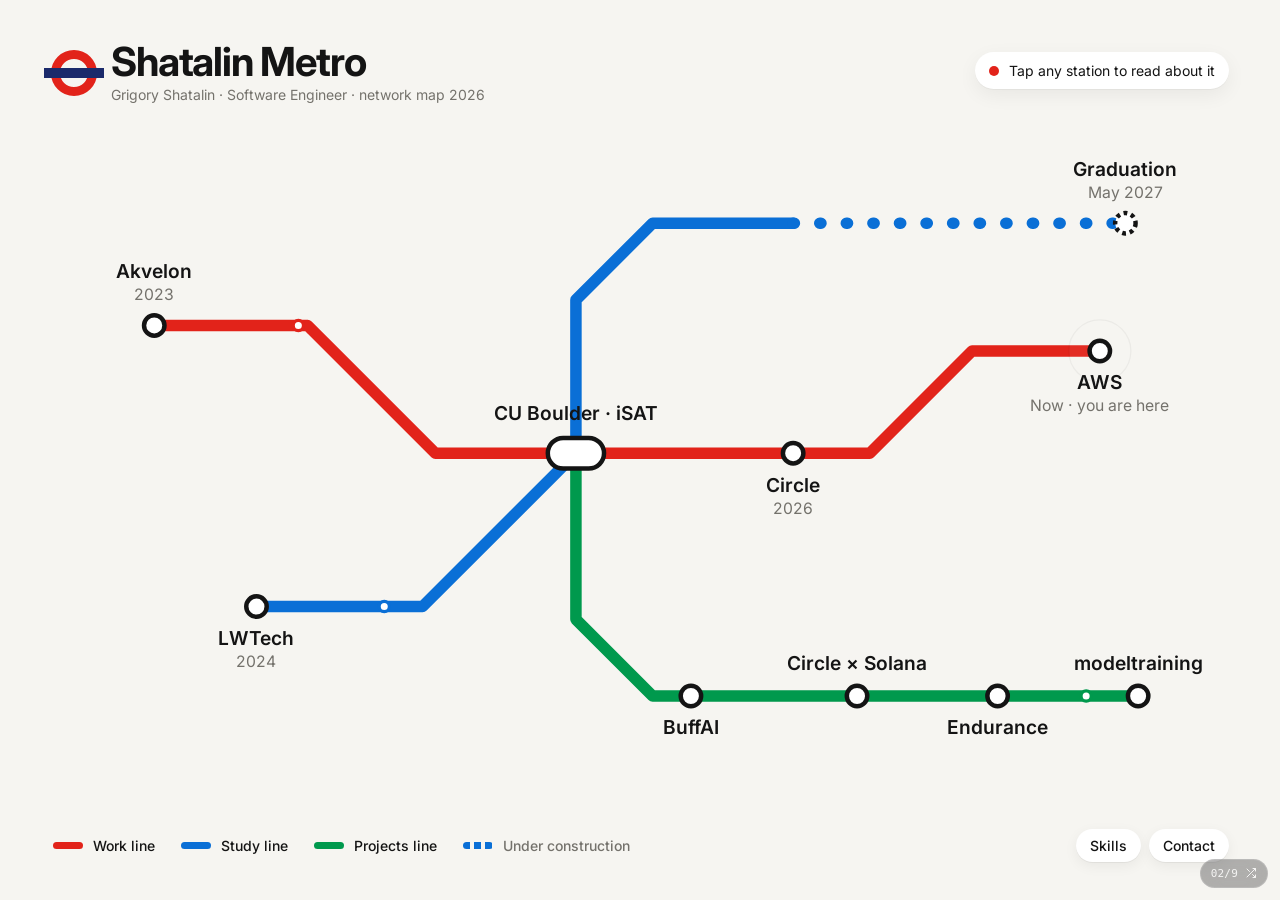
==== worlds/metro/index.html @ af4fdbb7 "Nine-world portfolio: a different site on every visit Each visit/refresh shows the next of nine stan" ====
<!DOCTYPE html>
<html lang="en" data-world="metro" data-switcher="br">
<head>
<meta charset="UTF-8" />
<meta name="viewport" content="width=device-width, initial-scale=1, viewport-fit=cover" />
<title>Shatalin Metro — Grigory Shatalin</title>
<meta name="description" content="Grigory Shatalin, software engineer — a transit map of a career. Tap any station." />
<link rel="preconnect" href="https://fonts.googleapis.com">
<link rel="preconnect" href="https://fonts.gstatic.com" crossorigin>
<link href="https://fonts.googleapis.com/css2?family=Inter:wght@400;500;600;700&display=swap" rel="stylesheet">
<script src="../../shared/data.js"></script>
<script src="../../shared/kit.js"></script>
<style>
:root { --bg: #f6f5f1; --ink: #141414; --mute: #74726c; --red: #e2231a; --blue: #0a6fd6; --green: #00994d; }
* { box-sizing: border-box; }
html, body { margin: 0; min-height: 100%; background: var(--bg); color: var(--ink); font-family: Inter, "Helvetica Neue", Arial, sans-serif; -webkit-font-smoothing: antialiased; }
.wrap { min-height: 100vh; display: grid; grid-template-rows: auto 1fr auto; padding: clamp(18px, 3vw, 40px) clamp(18px, 4vw, 56px); gap: 12px; }
header { display: flex; justify-content: space-between; align-items: flex-end; gap: 20px; flex-wrap: wrap; }
.brand { display: flex; gap: 14px; align-items: center; }
.roundel { width: 46px; height: 46px; border-radius: 50%; border: 9px solid var(--red); position: relative; flex: none; }
.roundel::after { content: ""; position: absolute; left: -16px; right: -16px; top: 50%; height: 10px; margin-top: -5px; background: #1b2a6b; }
h1 { margin: 0; font-size: clamp(26px, 3.4vw, 40px); font-weight: 700; letter-spacing: -.03em; line-height: 1; }
.brand p { margin: 4px 0 0; color: var(--mute); font-size: 14px; }
.tip { font-size: 14px; color: var(--ink); display: flex; align-items: center; gap: 10px; background: #fff; padding: 10px 14px; border-radius: 99px; box-shadow: 0 1px 0 rgba(0,0,0,.04), 0 6px 20px rgba(0,0,0,.06); }
.tip i { width: 10px; height: 10px; border-radius: 50%; background: var(--red); box-shadow: 0 0 0 0 rgba(226,35,26,.5); animation: ping 1.8s infinite; }
@keyframes ping { 70% { box-shadow: 0 0 0 10px rgba(226,35,26,0); } 100% { box-shadow: 0 0 0 0 rgba(226,35,26,0); } }
.map { position: relative; display: grid; place-items: center; min-height: 0; transition: padding .45s cubic-bezier(.2,.8,.2,1); }
@media (min-width: 761px) { body.carded .map svg { max-width: calc(100vw - 500px); } .map svg { transition: max-width .45s cubic-bezier(.2,.8,.2,1); margin-right: 0; } body.carded .map { justify-items: start; } }
svg { width: 100%; height: auto; max-height: calc(100vh - 210px); display: block; overflow: visible; }
.line { fill: none; stroke-linecap: round; stroke-linejoin: round; transition: opacity .3s; }
.draw { stroke-dasharray: var(--len); stroke-dashoffset: var(--len); animation: draw 1.6s cubic-bezier(.6,0,.2,1) forwards; animation-delay: var(--d); }
@keyframes draw { to { stroke-dashoffset: 0; } }
.st { cursor: pointer; outline: none; }
.st circle, .st rect { fill: #fff; stroke: var(--ink); transition: transform .2s; transform-box: fill-box; transform-origin: center; }
.st:hover circle, .st:hover rect, .st:focus-visible circle, .st:focus-visible rect { transform: scale(1.25); }
.st.sel circle, .st.sel rect { fill: var(--ink); }
.st text { font-weight: 600; fill: var(--ink); pointer-events: none; }
.st .sub { font-weight: 400; fill: var(--mute); }
.st:focus-visible text:first-of-type { text-decoration: underline; }
.pop { opacity: 0; animation: pop .5s ease forwards; animation-delay: var(--d); }
@keyframes pop { from { opacity: 0; transform: translateY(4px); } to { opacity: 1; transform: none; } }
.dim .line:not(.hl), .dim .st:not(.hl) { opacity: .18; }
.here { fill: var(--red); }
.legend { display: flex; gap: 10px 22px; flex-wrap: wrap; align-items: center; font-size: 14px; }
.legend button { all: unset; cursor: pointer; display: inline-flex; align-items: center; gap: 10px; padding: 6px 2px; color: var(--ink); font-weight: 500; }
.legend button span { width: 30px; height: 7px; border-radius: 4px; }
.legend button:hover, .legend button:focus-visible, .legend button[aria-pressed="true"] { text-decoration: underline; text-underline-offset: 4px; }
.legend .dash span { background: repeating-linear-gradient(90deg, var(--blue) 0 7px, transparent 7px 11px) !important; }
.legend .info { margin-left: auto; display: flex; gap: 8px; }
.legend .info button { padding: 8px 14px; border-radius: 99px; background: #fff; box-shadow: 0 1px 0 rgba(0,0,0,.05), 0 4px 14px rgba(0,0,0,.06); }

/* Station card */
.card { position: fixed; z-index: 30; top: 50%; right: max(20px, env(safe-area-inset-right)); width: min(380px, calc(100vw - 32px)); max-height: calc(100vh - 40px); overflow: auto;
  background: #fff; border-radius: 16px; box-shadow: 0 30px 80px rgba(0,0,0,.18), 0 2px 6px rgba(0,0,0,.06);
  transform: translate(30px, -50%); opacity: 0; pointer-events: none; transition: opacity .3s, transform .45s cubic-bezier(.2,.8,.2,1); }
.card.on { transform: translate(0, -50%); opacity: 1; pointer-events: auto; }
.card .bar { height: 10px; border-radius: 16px 16px 0 0; }
.card .in { padding: 22px 24px 24px; }
.badges { display: flex; gap: 6px; flex-wrap: wrap; margin: 0 0 12px; }
.badges span { font-size: 11px; font-weight: 700; letter-spacing: .06em; text-transform: uppercase; color: #fff; padding: 4px 8px; border-radius: 4px; }
.card h2 { margin: 0; font-size: 28px; font-weight: 700; letter-spacing: -.025em; line-height: 1.05; }
.card .meta { margin: 6px 0 16px; color: var(--mute); font-size: 14px; }
.card p.sum { font-size: 17px; line-height: 1.45; margin: 0 0 14px; }
.card ul { margin: 0 0 14px; padding-left: 18px; font-size: 14.5px; line-height: 1.55; color: #3a3935; }
.card li { margin-bottom: 6px; }
.card .tags { display: flex; gap: 6px; flex-wrap: wrap; }
.card .tags span { font-size: 12px; padding: 4px 9px; border-radius: 99px; background: #f0efea; }
.card a { color: var(--ink); font-weight: 600; }
.card .row { display: flex; justify-content: space-between; align-items: center; margin-top: 18px; padding-top: 14px; border-top: 1px solid #eee; }
.card .row button { all: unset; cursor: pointer; font-size: 14px; font-weight: 600; padding: 6px 4px; }
.card .row button:hover, .card .row button:focus-visible { text-decoration: underline; }
.card .x { position: absolute; top: 18px; right: 14px; all: unset; cursor: pointer; position: absolute; top: 20px; right: 16px; width: 30px; height: 30px; display: grid; place-items: center; border-radius: 50%; font-size: 18px; color: var(--mute); }
.card .x:hover, .card .x:focus-visible { background: #f0efea; color: var(--ink); }
.contact a { display: flex; justify-content: space-between; padding: 10px 0; border-bottom: 1px solid #eee; text-decoration: none; font-weight: 500; }
.contact a span { color: var(--mute); font-weight: 400; }
@media (max-width: 760px) {
  .tip { font-size: 13px; }
  svg { max-height: none; }
  .card { top: auto; bottom: 12px; right: 12px; left: 12px; width: auto; max-height: 66vh; transform: translateY(40px); }
  .card.on { transform: none; }
  .legend .info { margin-left: 0; }
}
@media (prefers-reduced-motion: reduce) { .draw { animation: none; stroke-dashoffset: 0; } .pop { animation: none; opacity: 1; } .tip i { animation: none; } }
</style>
</head>
<body>
<div class="wrap">
  <header>
    <div class="brand"><span class="roundel" aria-hidden="true"></span><div><h1>Shatalin Metro</h1><p id="sub"></p></div></div>
    <p class="tip"><i aria-hidden="true"></i>Tap any station to read about it</p>
  </header>
  <div class="map" id="map"></div>
  <nav class="legend" id="legend" aria-label="Lines"></nav>
</div>
<aside class="card" id="card" role="dialog" aria-live="polite" aria-label="Station details"></aside>

<script>
(function () {
  const P = window.PORTFOLIO, K = window.Kit, e = K.esc;
  const $ = (s) => document.querySelector(s);
  const ext = 'target="_blank" rel="noopener noreferrer"';
  $("#sub").textContent = `${P.name} · ${P.role} · network map ${new Date().getFullYear()}`;
  const X = Object.fromEntries(P.experience.map((x) => [x.id, x]));
  const D = Object.fromEntries(P.education.map((x) => [x.id, x]));
  const PR = Object.fromEntries(P.projects.map((x) => [x.id, x]));

  const LINES = {
    work: { name: "Work line", color: "var(--red)", hex: "#e2231a" },
    study: { name: "Study line", color: "var(--blue)", hex: "#0a6fd6" },
    proj: { name: "Projects line", color: "var(--green)", hex: "#00994d" },
  };

  /* Stations on a landscape grid (1000 × 600). Time runs left → right.
     side = where the label sits (above/below); portrait transposes x↔y. */
  const ST = [
    { id: "akvelon", p: [150, 110], pside: "right", x: 140, y: 200, lines: ["work"], side: "above", title: X.akvelon.orgShort, sub: "2023" },
    { id: "lwtech", p: [420, 140], pside: "right", x: 220, y: 420, lines: ["study"], side: "below", title: D.lwtech.schoolShort, sub: "2024" },
    { id: "isat", p: [260, 420], pside: "left", x: 470, y: 300, lines: ["work", "study", "proj"], side: "above", title: "CU Boulder · iSAT", sub: "", inter: true },
    { id: "circle", p: [150, 620], pside: "right", x: 640, y: 300, lines: ["work"], side: "below", title: X.circle.orgShort, sub: "2026" },
    { id: "aws", p: [150, 800], pside: "right", x: 880, y: 220, lines: ["work"], side: "below", title: X.aws.orgShort, sub: "Now", here: true },
    { id: "grad", p: [520, 420], pside: "above", x: 900, y: 120, lines: ["study"], side: "above", title: "Graduation", sub: "May 2027", future: true },
    { id: "buffai", p: [380, 600], pside: "right", x: 560, y: 490, lines: ["proj"], side: "below", title: PR.buffai.name, sub: "" },
    { id: "solana", p: [380, 680], pside: "right", x: 690, y: 490, lines: ["proj"], side: "above", title: "Circle × Solana", sub: "" },
    { id: "endurance", p: [380, 760], pside: "right", x: 800, y: 490, lines: ["proj"], side: "below", title: PR.endurance.name, sub: "" },
    { id: "modeltraining", p: [380, 840], pside: "right", x: 910, y: 490, lines: ["proj"], side: "above", title: PR.modeltraining.name, sub: "" },
  ];
  const PATHS = [
    { line: "work", pts: [[140, 200], [260, 200], [360, 300], [640, 300], [700, 300], [780, 220], [880, 220]] },
    { line: "study", pts: [[220, 420], [350, 420], [470, 300], [470, 180], [530, 120], [640, 120]] },
    { line: "study", pts: [[640, 120], [900, 120]], dashed: true },
    { line: "proj", pts: [[470, 300], [470, 430], [530, 490], [910, 490]] },
  ];

  const PATHS_P = [
    { line: "work", pts: [[150, 110], [150, 310], [260, 420], [150, 530], [150, 800]] },
    { line: "study", pts: [[420, 140], [420, 260], [260, 420]] },
    { line: "study", pts: [[260, 420], [520, 420]], dashed: true },
    { line: "proj", pts: [[260, 420], [380, 540], [380, 840]] },
  ];

  /* Station content */
  function content(id) {
    const linesOf = ST.find((s) => s.id === id).lines;
    const badges = `<div class="badges">${linesOf.map((l) => `<span style="background:${LINES[l].hex}">${e(LINES[l].name)}</span>`).join("")}</div>`;
    const exp = (x) => `${badges}<h2>${e(x.org)}</h2><p class="meta">${e(x.role)}${x.team ? " · " + e(x.team) : ""} · ${e(x.dates)}</p>
      <p class="sum">${e(x.summary)}</p><ul>${x.bullets.slice(0, 2).map((b) => `<li>${e(b)}</li>`).join("")}</ul>
      ${x.link ? `<p><a href="${e(x.link.href)}" ${ext}>${e(x.link.label)} ↗</a></p>` : ""}<div class="tags">${x.tags.map((t) => `<span>${e(t)}</span>`).join("")}</div>`;
    const proj = (p) => `${badges}<h2>${e(p.name)}</h2><p class="meta">${e(p.status)}</p><p class="sum">${e(p.tagline)}</p>
      <ul><li>${e(p.desc)}</li></ul><p><a href="${e(p.url)}" ${ext}>View on GitHub ↗</a></p><div class="tags">${p.tags.map((t) => `<span>${e(t)}</span>`).join("")}</div>`;
    if (X[id] && id !== "isat") return exp(X[id]);
    if (id === "isat") {
      const cu = D.cu, x = X.isat;
      return `${badges}<h2>CU Boulder</h2><p class="meta">Interchange · ${e(cu.location)}</p>
        <p class="sum">${e(cu.degree)} · GPA ${e(cu.gpa)} · ${e(cu.dates)}</p>
        <ul><li><b>${e(x.orgShort)}</b> — ${e(x.role)}, ${e(x.dates)}. ${e(x.summary)}</li><li><b>${e(PR.buffai.name)}</b> — ${e(PR.buffai.tagline)} Change here for the Projects line.</li></ul>
        <div class="tags">${x.tags.map((t) => `<span>${e(t)}</span>`).join("")}</div>`;
    }
    if (id === "lwtech") { const d = D.lwtech; return `${badges}<h2>${e(d.school)}</h2><p class="meta">${e(d.location)} · ${e(d.dates)}</p><p class="sum">${e(d.degree)} · GPA ${e(d.gpa)}</p>`; }
    if (id === "grad") { const d = D.cu; return `${badges}<h2>Graduation</h2><p class="meta">Under construction · ${e(d.dates)}</p><p class="sum">${e(d.degree)}, ${e(d.school)}.</p>`; }
    if (PR[id]) return proj(PR[id]);
    if (id === "solana") return proj(PR.solana);
    return "";
  }
  const ORDER = ["akvelon", "lwtech", "isat", "circle", "aws", "grad", "buffai", "solana", "endurance", "modeltraining"];

  /* ---------------- Render map ---------------- */
  let portrait = false;
  const T = (x, y) => [x, y];
  const pos = (s) => portrait ? s.p : [s.x, s.y];
  const paths = () => portrait ? PATHS_P : PATHS;
  function render() {
    portrait = innerWidth < 760;
    const vb = portrait ? "0 50 600 860" : "60 40 920 540";
    const fs = portrait ? 22 : 15, sw = portrait ? 12 : 9, r = portrait ? 10 : 8;
    const ptsStr = (pts) => pts.map(([x, y]) => T(x, y).join(",")).join(" ");
    let html = `<svg viewBox="${vb}" role="img" aria-label="Transit map of ${e(P.name)}'s career">`;
    paths().forEach((p, i) => {
      html += `<polyline class="line${p.dashed ? " pop" : " draw"}" data-line="${p.line}" points="${ptsStr(p.pts)}" stroke="${LINES[p.line].color}" stroke-width="${sw}" ${p.dashed ? `stroke-dasharray="1 ${sw * 2.2}" style="--d:1.6s"` : `style="--d:${i * .45}s"`}/>`;
    });
    // little trains
    html += `<g id="trains"></g>`;
    ST.forEach((s, i) => {
      const [x, y] = pos(s);
      const side = portrait ? (s.pside || (s.side === "above" ? "left" : "right")) : s.side;
      const dx = side === "left" ? -18 : side === "right" ? 18 : 0, dy = side === "above" ? -20 : side === "below" ? 30 : 6;
      const anchor = side === "left" ? "end" : side === "right" ? "start" : "middle";
      const shape = s.inter
        ? (portrait ? `<rect x="${x - r - 4}" y="${y - r - 14}" width="${(r + 4) * 2}" height="${(r + 14) * 2}" rx="${r + 4}" stroke-width="3.5"/>` : `<rect x="${x - r - 14}" y="${y - r - 4}" width="${(r + 14) * 2}" height="${(r + 4) * 2}" rx="${r + 4}" stroke-width="3.5"/>`)
        : `<circle cx="${x}" cy="${y}" r="${r}" stroke-width="3.5" ${s.future ? 'stroke-dasharray="3 3"' : ""}/>`;
      const above = side === "above";
      const ly = (s.inter && !portrait ? (above ? y - 26 : y + 38) : y + dy) - (above && s.sub ? fs * 1.15 : 0);
      const lx = s.inter && portrait ? x + (side === "left" ? -30 : 30) : x + dx;
      html += `<g class="st pop" tabindex="0" role="button" data-id="${s.id}" data-lines="${s.lines.join(" ")}" style="--d:${.6 + i * .08}s" aria-label="${e(s.title)}${s.sub ? ", " + e(s.sub) : ""}">
        ${s.here ? `<circle class="here" cx="${x}" cy="${y}" r="${r + 10}" opacity=".18"><animate attributeName="r" values="${r + 4};${r + 18};${r + 4}" dur="2.2s" repeatCount="indefinite"/><animate attributeName="opacity" values=".35;0;.35" dur="2.2s" repeatCount="indefinite"/></circle>` : ""}
        ${shape}
        <text x="${lx}" y="${ly}" text-anchor="${anchor}" font-size="${fs}">${e(s.title)}</text>
        ${s.sub ? `<text class="sub" x="${lx}" y="${ly + fs * 1.15}" text-anchor="${anchor}" font-size="${fs * .82}">${e(s.sub)}${s.here ? " · you are here" : ""}</text>` : ""}
      </g>`;
    });
    html += `</svg>`;
    $("#map").innerHTML = html;
    document.querySelectorAll(".line.draw").forEach((l) => l.style.setProperty("--len", Math.ceil(l.getTotalLength())));
    document.querySelectorAll(".st").forEach((g) => {
      g.addEventListener("click", () => open(g.dataset.id));
      g.addEventListener("keydown", (ev) => { if (ev.key === "Enter" || ev.key === " ") { ev.preventDefault(); open(g.dataset.id); } });
    });
    if (openId) mark(openId);
  }

  /* ---------------- Trains moving along the lines ---------------- */
  let trains = [];
  function setupTrains() {
    trains = [...document.querySelectorAll(".line")].filter((l, i) => !paths()[i].dashed).map((l, i) => ({ l, len: l.getTotalLength(), k: Math.random(), dir: 1, color: l.getAttribute("stroke") }));
  }
  function tick(now) {
    const g = document.getElementById("trains");
    if (g && trains.length && !K.reduceMotion) {
      g.innerHTML = trains.map((t) => {
        t.k += t.dir * .0012; if (t.k > 1 || t.k < 0) { t.dir *= -1; t.k = Math.max(0, Math.min(1, t.k)); }
        const p = t.l.getPointAtLength(t.k * t.len);
        return `<circle cx="${p.x}" cy="${p.y}" r="${portrait ? 5 : 4}" fill="#fff" stroke="${t.color}" stroke-width="2.5"/>`;
      }).join("");
    }
    requestAnimationFrame(tick);
  }

  /* ---------------- Card ---------------- */
  let openId = null;
  const card = $("#card");
  function mark(id) {
    document.querySelectorAll(".st").forEach((g) => g.classList.toggle("sel", g.dataset.id === id));
  }
  function open(id) {
    openId = id; mark(id);
    const s = ST.find((x) => x.id === id), color = LINES[s.lines[0]].hex, i = ORDER.indexOf(id);
    card.innerHTML = `<div class="bar" style="background:${color}"></div><button class="x" type="button" aria-label="Close">✕</button><div class="in">${content(id)}
      <div class="row"><button type="button" data-step="-1">← ${e(ST.find((x) => x.id === ORDER[(i - 1 + ORDER.length) % ORDER.length]).title)}</button><button type="button" data-step="1">${e(ST.find((x) => x.id === ORDER[(i + 1) % ORDER.length]).title)} →</button></div></div>`;
    card.classList.add("on"); document.body.classList.add("carded");
    card.querySelector(".x").focus({ preventScroll: true });
  }
  function close() { card.classList.remove("on"); document.body.classList.remove("carded"); openId = null; mark(null); }
  card.addEventListener("click", (ev) => {
    if (ev.target.closest(".x")) return close();
    const b = ev.target.closest("[data-step]"); if (b) { const i = ORDER.indexOf(openId); open(ORDER[(i + +b.dataset.step + ORDER.length) % ORDER.length]); }
  });
  addEventListener("keydown", (ev) => { if (ev.key === "Escape") close(); });
  document.addEventListener("click", (ev) => { if (openId && !card.contains(ev.target) && !ev.target.closest(".st, .legend")) close(); });

  /* ---------------- Legend ---------------- */
  $("#legend").innerHTML = Object.entries(LINES).map(([k, l]) => `<button type="button" data-line="${k}" aria-pressed="false"><span style="background:${l.hex}"></span>${e(l.name)}</button>`).join("") +
    `<button type="button" class="dash" data-line="study" aria-hidden="true" tabindex="-1" style="pointer-events:none;color:var(--mute)"><span></span>Under construction</button>
     <div class="info"><button type="button" data-info="skills">Skills</button><button type="button" data-info="contact">Contact</button></div>`;
  let active = null;
  $("#legend").addEventListener("click", (ev) => {
    const info = ev.target.closest("[data-info]");
    if (info) return openInfo(info.dataset.info);
    const b = ev.target.closest("[data-line]"); if (!b) return;
    const k = b.dataset.line; active = active === k ? null : k;
    document.querySelectorAll(".legend [data-line]").forEach((x) => x.setAttribute("aria-pressed", String(x.dataset.line === active)));
    const svg = document.querySelector("#map svg"); svg.classList.toggle("dim", !!active);
    svg.querySelectorAll(".line").forEach((l) => l.classList.toggle("hl", l.dataset.line === active));
    svg.querySelectorAll(".st").forEach((g) => g.classList.toggle("hl", (g.dataset.lines || "").split(" ").includes(active)));
  });
  function openInfo(kind) {
    openId = null; mark(null);
    card.innerHTML = `<div class="bar" style="background:#141414"></div><button class="x" type="button" aria-label="Close">✕</button><div class="in">` + (kind === "skills"
      ? `<h2>Skills</h2><p class="meta">What runs on this network</p>${P.skills.map((s) => `<p style="margin:0 0 12px"><b>${e(s.group)}</b><br><span style="color:#3a3935">${e(s.items.join(", "))}</span></p>`).join("")}`
      : `<h2>Contact</h2><p class="meta">${e(P.intro)}</p><div class="contact">${P.contacts.map((c) => `<a href="${e(c.href)}" ${c.id === "email" ? "" : ext}>${e(c.label)} <span>${e(c.handle)}</span></a>`).join("")}</div>`) + `</div>`;
    card.classList.add("on"); document.body.classList.add("carded"); card.querySelector(".x").focus({ preventScroll: true });
  }

  let rz, lastPortrait = null;
  addEventListener("resize", () => { clearTimeout(rz); rz = setTimeout(() => { if ((innerWidth < 760) !== lastPortrait) { lastPortrait = innerWidth < 760; render(); setupTrains(); } }, 120); });
  const boot = () => { lastPortrait = innerWidth < 760; render(); setupTrains(); const m = location.hash.match(/st=(\w+)/); if (m) open(m[1]); };
  document.fonts ? document.fonts.ready.then(boot) : boot();
  requestAnimationFrame(tick);
})();
</script>
</body>
</html>
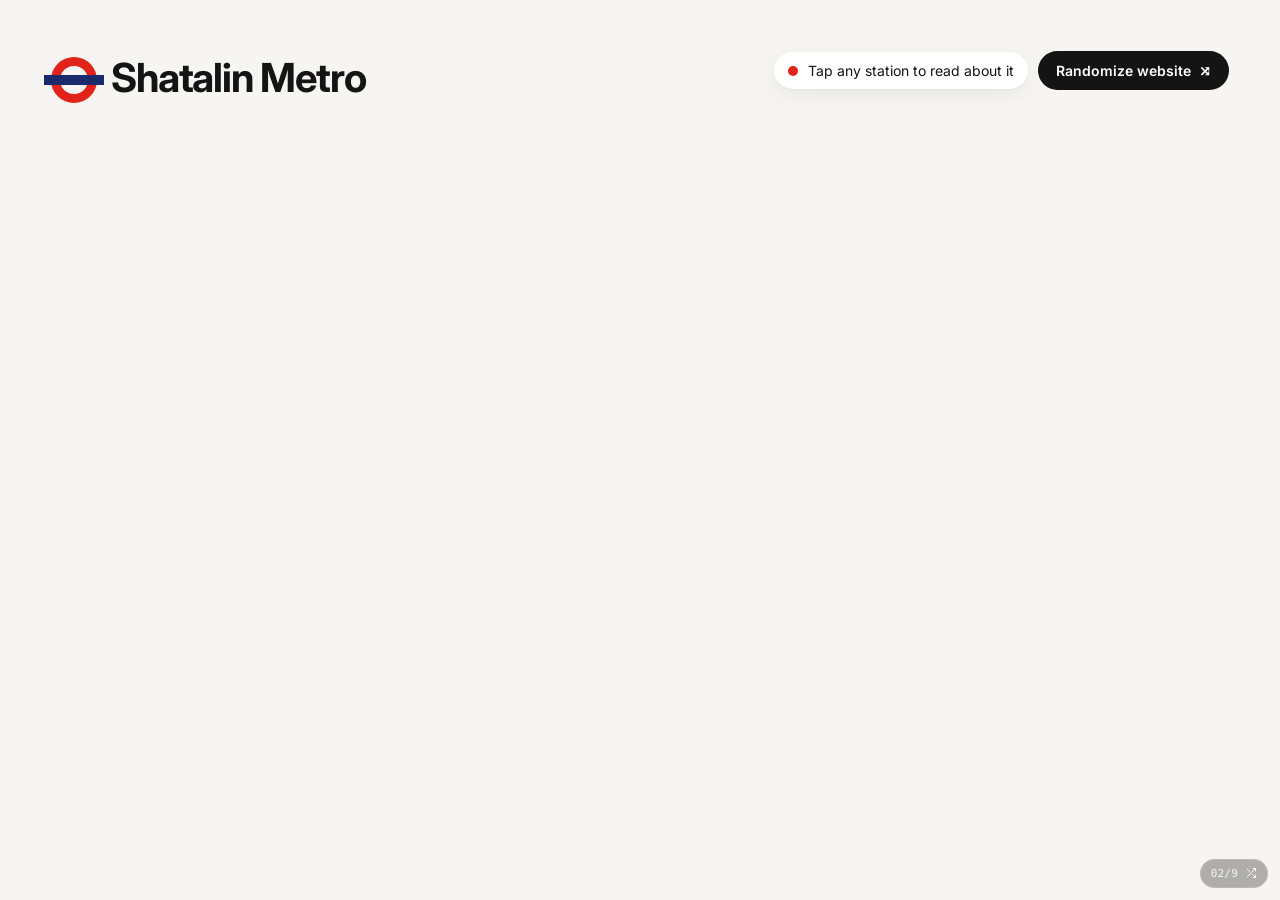
==== commit 7644ea4d: "Land on Shatalin Metro; add Randomize website button Co-Authored-By: Claude Opus 5.5 <noreply@anthro" ====
--- a/worlds/metro/index.html
+++ b/worlds/metro/index.html
@@ -21,6 +21,10 @@
 .roundel::after { content: ""; position: absolute; left: -16px; right: -16px; top: 50%; height: 10px; margin-top: -5px; background: #1b2a6b; }
 h1 { margin: 0; font-size: clamp(26px, 3.4vw, 40px); font-weight: 700; letter-spacing: -.03em; line-height: 1; }
 .brand p { margin: 4px 0 0; color: var(--mute); font-size: 14px; }
+.head-actions { display: flex; gap: 10px; align-items: center; flex-wrap: wrap; }
+.rand { font: 600 14px Inter, sans-serif; color: #fff; background: var(--ink); border: 0; border-radius: 99px; padding: 11px 18px; cursor: pointer; display: inline-flex; gap: 8px; align-items: center; transition: transform .2s, background .2s; }
+.rand:hover { background: var(--red); transform: translateY(-1px); }
+.rand:focus-visible { outline: 3px solid var(--blue); outline-offset: 3px; }
 .tip { font-size: 14px; color: var(--ink); display: flex; align-items: center; gap: 10px; background: #fff; padding: 10px 14px; border-radius: 99px; box-shadow: 0 1px 0 rgba(0,0,0,.04), 0 6px 20px rgba(0,0,0,.06); }
 .tip i { width: 10px; height: 10px; border-radius: 50%; background: var(--red); box-shadow: 0 0 0 0 rgba(226,35,26,.5); animation: ping 1.8s infinite; }
 @keyframes ping { 70% { box-shadow: 0 0 0 10px rgba(226,35,26,0); } 100% { box-shadow: 0 0 0 0 rgba(226,35,26,0); } }
@@ -87,7 +91,10 @@
 <div class="wrap">
   <header>
     <div class="brand"><span class="roundel" aria-hidden="true"></span><div><h1>Shatalin Metro</h1><p id="sub"></p></div></div>
-    <p class="tip"><i aria-hidden="true"></i>Tap any station to read about it</p>
+    <div class="head-actions">
+      <p class="tip"><i aria-hidden="true"></i>Tap any station to read about it</p>
+      <button class="rand" id="rand" type="button" title="Jump to one of the other versions of this site">Randomize website <span aria-hidden="true">⤨</span></button>
+    </div>
   </header>
   <div class="map" id="map"></div>
   <nav class="legend" id="legend" aria-label="Lines"></nav>
@@ -99,6 +106,7 @@
   const P = window.PORTFOLIO, K = window.Kit, e = K.esc;
   const $ = (s) => document.querySelector(s);
   const ext = 'target="_blank" rel="noopener noreferrer"';
+  $("#rand").onclick = () => K.goAnother();
   $("#sub").textContent = `${P.name} · ${P.role} · network map ${new Date().getFullYear()}`;
   const X = Object.fromEntries(P.experience.map((x) => [x.id, x]));
   const D = Object.fromEntries(P.education.map((x) => [x.id, x]));
